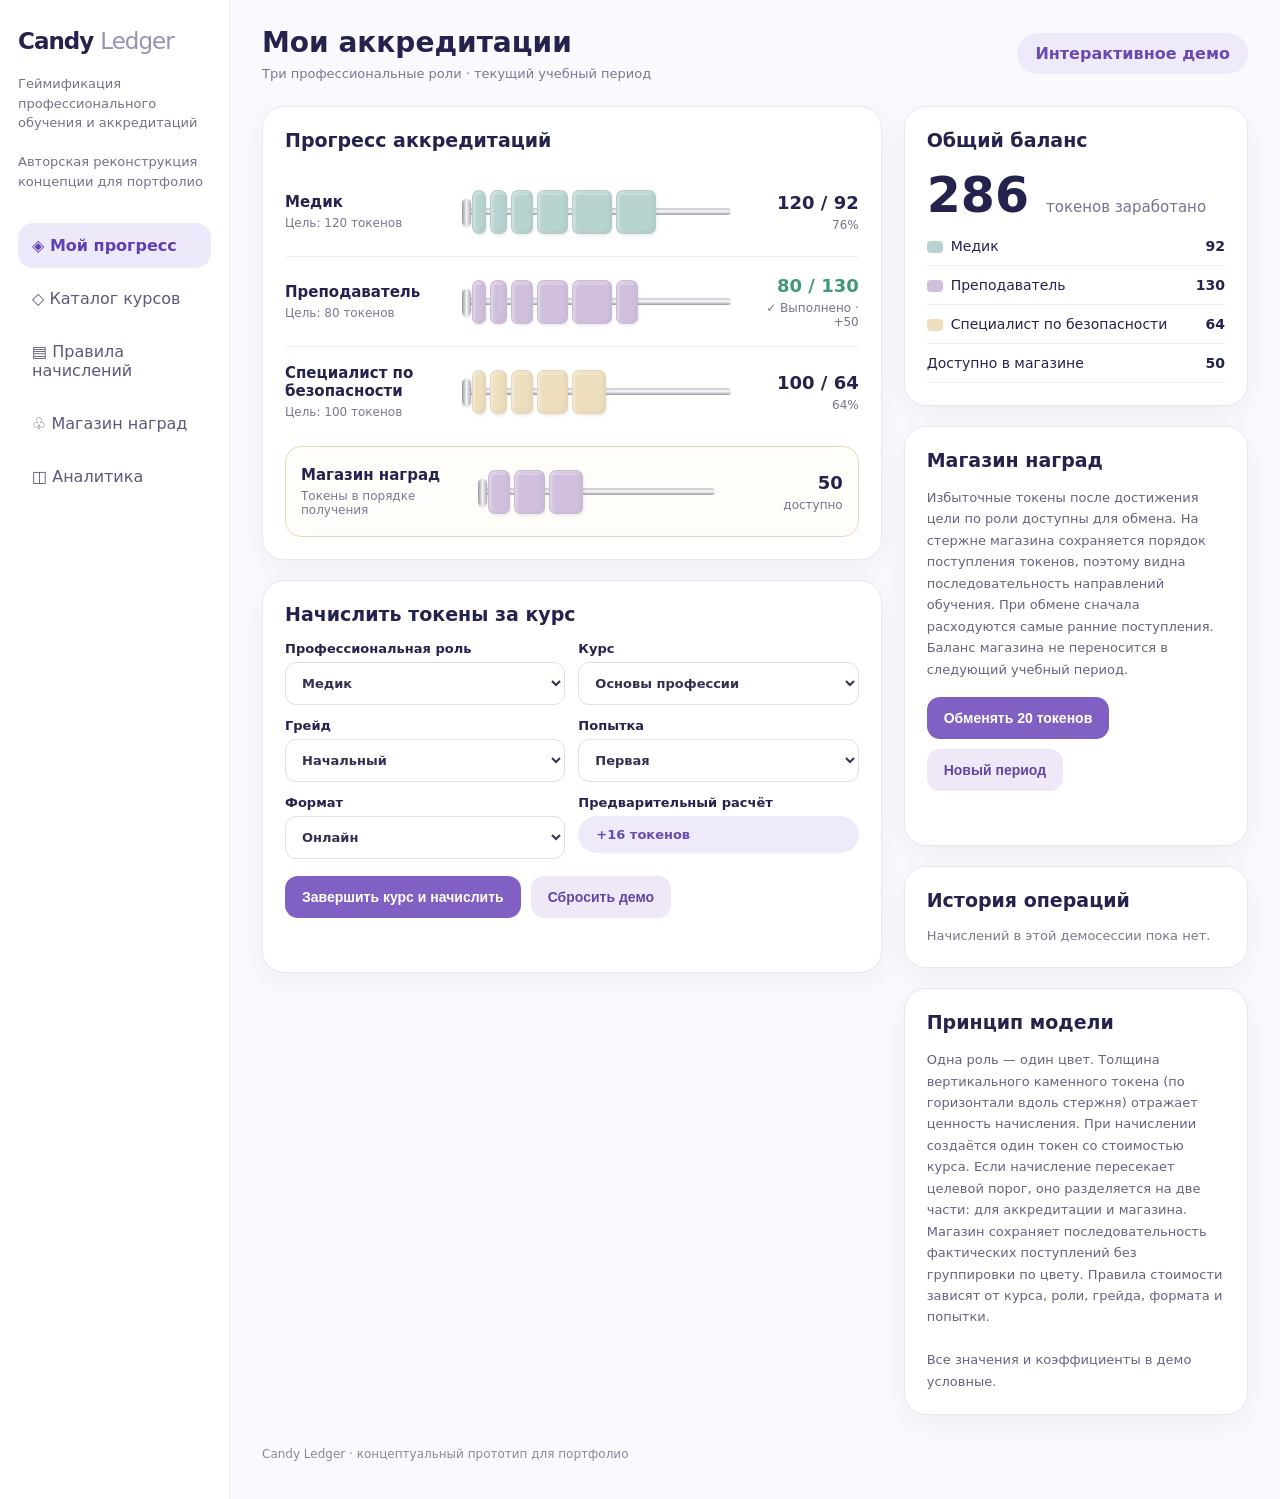
==== candy-ledger.html @ 0f05fb63 "Add anonymized Candy Ledger prototype" ====
<!doctype html><html lang="ru"><head><meta charset="utf-8"><meta name="viewport" content="width=device-width,initial-scale=1"><title>Candy Ledger — интерактивное демо</title><style>
:root{font-family:Inter,system-ui,-apple-system,'Segoe UI',sans-serif;color:#24234d;background:#faf9fd}*{box-sizing:border-box}body{margin:0}.layout{display:grid;grid-template-columns:230px 1fr;min-height:100vh}aside{padding:28px 18px;background:#fff;border-right:1px solid #eceaf4}.brand{font-weight:800;font-size:23px;letter-spacing:-1px}.brand span{color:#9b91b4;font-weight:400}.subtitle{font-size:13px;color:#74718a;line-height:1.5;margin:20px 0 32px}.nav{padding:13px 14px;border-radius:15px;margin:8px 0;color:#5d5979}.nav.active{background:#eee8fb;color:#6040af;font-weight:700}main{padding:26px 32px;max-width:1500px;width:100%;margin:auto}h1{font-size:28px;margin:0 0 7px}h2{font-size:19px;margin:0 0 16px}.hint{color:#7b7790;font-size:13px}.top{display:flex;justify-content:space-between;gap:16px;align-items:center;margin-bottom:25px}.pill{background:#efeafa;padding:11px 18px;border-radius:40px;font-weight:700;color:#694bb0}.grid{display:grid;grid-template-columns:minmax(0,1.8fr) minmax(300px,1fr);gap:22px}.panel{background:white;border:1px solid #e9e5f1;box-shadow:0 9px 28px #2e28570d;border-radius:22px;padding:22px;margin-bottom:20px}.track{display:grid;grid-template-columns:165px minmax(100px,1fr) 116px;gap:12px;align-items:center;padding:17px 0;border-bottom:1px solid #efedf5}.track:last-child{border:0}.track-title{font-weight:750;font-size:15px}.small{font-size:12px;color:#7c7891;margin-top:5px}.rail{height:55px;display:flex;align-items:center;gap:4px;position:relative;overflow-x:auto;overflow-y:hidden;padding:0 10px}.rail:before{content:'';height:7px;background:linear-gradient(#c8c9ce,#f5f5f7,#9a9ba2);position:absolute;left:0;right:0;top:24px;border-radius:6px}.rail:after{content:'';position:absolute;left:0;top:15px;width:9px;height:27px;border-radius:8px;background:linear-gradient(90deg,#96969e,#f4f4f5,#aaaab1);box-shadow:0 1px 3px #7775}.bead{position:relative;z-index:1;flex:none;height:44px;min-width:8px;border-radius:7px;box-shadow:inset 2px 1px 3px #ffffff65,inset -2px -1px 4px #0000000b,1px 2px 3px #00000012;border:1px solid #0000000a;transition:width .28s ease,transform .28s ease;animation:appear .28s ease both}.bead::after{content:"";position:absolute;inset:2px 3px auto 3px;height:2px;border-radius:3px;background:#ffffff30}@keyframes appear{from{opacity:.4;transform:translateX(-5px)}to{opacity:1;transform:translateX(0)}}.bead.med{background:#b8d4d0}.bead.edu{background:#d1c0dd}.bead.sec{background:#eddfbd}.metric{text-align:right;font-weight:800;font-size:18px}.metric small{display:block;font-size:12px;color:#77738c;font-weight:500;margin-top:5px}.complete{color:#429775}.summary{font-size:49px;font-weight:850;margin:3px 0}.summary small{font-size:15px;font-weight:500;color:#77738c}.breakdown{display:flex;justify-content:space-between;padding:11px 0;border-bottom:1px solid #f0edf5;font-size:14px}.dot{width:16px;height:12px;border-radius:4px;display:inline-block;margin-right:8px;vertical-align:middle}.controls{display:grid;grid-template-columns:1fr 1fr;gap:13px}.field{display:flex;flex-direction:column;gap:6px;font-size:13px;font-weight:650}select{border:1px solid #e1ddeb;background:#fff;border-radius:11px;padding:12px;font:inherit;color:#353052;min-width:0}button{border:0;border-radius:13px;padding:13px 17px;background:#8061c3;color:white;font-weight:750;cursor:pointer;font-size:14px}button:hover{background:#6b4cad}button.secondary{background:#eee8f7;color:#6246a2}.actions{display:flex;gap:10px;flex-wrap:wrap;margin-top:17px}.message{margin-top:12px;font-size:13px;min-height:20px;color:#5e5484}.log{font-size:13px;line-height:1.4}.log-item{padding:10px 0;border-bottom:1px solid #f0edf5}.log-item b{color:#6847a8}.explain{line-height:1.65;color:#67627f;font-size:13px}.store{border:1px solid #e7d7bb;background:#fffdfa;border-radius:16px;padding:12px 15px;margin-top:10px}.store .track{border:0;padding:5px 0}.footer{font-size:12px;color:#8b879e;margin:12px 0}.mobile-title{display:none}@media(max-width:1000px){.grid{grid-template-columns:1fr}.layout{grid-template-columns:1fr}aside{display:none}main{padding:20px}.track{grid-template-columns:140px minmax(90px,1fr) 100px}}@media(max-width:580px){.track{grid-template-columns:1fr 95px}.track .rail{grid-column:1/-1;grid-row:2}.metric{grid-column:2;grid-row:1}.controls{grid-template-columns:1fr}.top{align-items:start}.pill{font-size:12px}.summary{font-size:40px}}
</style></head><body><div class="layout"><aside><div class="brand">Candy <span>Ledger</span></div><div class="subtitle">Геймификация профессионального обучения и аккредитаций<br><br>Авторская реконструкция концепции для портфолио</div><div class="nav active">◈ Мой прогресс</div><div class="nav">◇ Каталог курсов</div><div class="nav">▤ Правила начислений</div><div class="nav">♧ Магазин наград</div><div class="nav">◫ Аналитика</div></aside><main><div class="top"><div><h1>Мои аккредитации</h1><div class="hint">Три профессиональные роли · текущий учебный период</div></div><div class="pill">Интерактивное демо</div></div><div class="grid"><div><section class="panel"><h2>Прогресс аккредитаций</h2><div id="tracks"></div><div class="store"><div class="track"><div><div class="track-title">Магазин наград</div><div class="small">Токены в порядке получения</div></div><div class="rail" id="storeRail"></div><div class="metric"><span id="storeBalance">0</span><small>доступно</small></div></div></div></section><section class="panel"><h2>Начислить токены за курс</h2><div class="controls"><label class="field">Профессиональная роль<select id="role"><option value="med">Медик</option><option value="edu">Преподаватель</option><option value="sec">Специалист по безопасности</option></select></label><label class="field">Курс<select id="course"><option value="basic">Основы профессии</option><option value="advanced">Продвинутый курс</option><option value="practice">Практический интенсив</option></select></label><label class="field">Грейд<select id="grade"><option value="junior">Начальный</option><option value="middle">Опытный</option><option value="senior">Эксперт</option></select></label><label class="field">Попытка<select id="attempt"><option value="1">Первая</option><option value="2">Вторая (−25%)</option><option value="3">Третья и далее (−50%)</option></select></label><label class="field">Формат<select id="format"><option value="online">Онлайн</option><option value="offline">Офлайн (+20%)</option></select></label><label class="field">Предварительный расчёт<div class="pill" id="preview">—</div></label></div><div class="actions"><button id="award">Завершить курс и начислить</button><button class="secondary" id="reset">Сбросить демо</button></div><div class="message" id="message"></div></section></div><div><section class="panel"><h2>Общий баланс</h2><div class="summary"><span id="total">0</span> <small>токенов заработано</small></div><div id="breakdown"></div></section><section class="panel"><h2>Магазин наград</h2><div class="explain">Избыточные токены после достижения цели по роли доступны для обмена. На стержне магазина сохраняется порядок поступления токенов, поэтому видна последовательность направлений обучения. При обмене сначала расходуются самые ранние поступления. Баланс магазина не переносится в следующий учебный период.</div><div class="actions"><button id="redeem">Обменять 20 токенов</button><button class="secondary" id="newPeriod">Новый период</button></div><div class="message" id="shopMessage"></div></section><section class="panel"><h2>История операций</h2><div class="log" id="log"></div></section><section class="panel"><h2>Принцип модели</h2><div class="explain">Одна роль — один цвет. Толщина вертикального каменного токена (по горизонтали вдоль стержня) отражает ценность начисления. При начислении создаётся один токен со стоимостью курса. Если начисление пересекает целевой порог, оно разделяется на две части: для аккредитации и магазина. Магазин сохраняет последовательность фактических поступлений без группировки по цвету. Правила стоимости зависят от курса, роли, грейда, формата и попытки.<br><br>Все значения и коэффициенты в демо условные.</div></section></div></div><div class="footer">Candy Ledger · концептуальный прототип для портфолио</div></main></div><script>
const defs={med:{name:'Медик',target:120,color:'#b8d4d0'},edu:{name:'Преподаватель',target:80,color:'#d1c0dd'},sec:{name:'Специалист по безопасности',target:100,color:'#eddfbd'}};
const initial={med:92,edu:130,sec:64};
const seedAccreditation={med:[6,8,12,18,24,24],edu:[6,8,12,18,24,12],sec:[6,8,12,18,20]};
const seedStore=[{cls:'edu',chunk:12},{cls:'edu',chunk:18},{cls:'edu',chunk:20}];
let balances={...initial},accreditation=structuredClone(seedAccreditation),storeLedger=structuredClone(seedStore),logs=[];
const $=id=>document.getElementById(id);
function val(){const base={basic:12,advanced:24,practice:36}[$('course').value];const role={med:1.1,edu:1,sec:1.2}[$('role').value];const grade={junior:1.2,middle:1,senior:.85}[$('grade').value];const attempt={1:1,2:.75,3:.5}[$('attempt').value];const format=$('format').value==='offline'?1.2:1;return Math.max(1,Math.round(base*role*grade*attempt*format));}
// One physical stone represents one course credit (or its split at the accreditation threshold).
// Width depends ONLY on the value of that stone; no index-based placeholder pattern.
function tokenWidth(value){return Math.max(8,Math.min(76,Math.round(5+value*1.45)));}
function renderBeads(items){return items.map((b,i)=>`<span class="bead ${b.cls}" title="${defs[b.cls].name}: ${b.chunk} токенов${b.note?' · '+b.note:''}" aria-label="${b.chunk} токенов" style="width:${tokenWidth(b.chunk)}px;animation-delay:${Math.min(i*18,250)}ms"></span>`).join('');}
function storeAmount(){return storeLedger.reduce((sum,t)=>sum+t.chunk,0);}
function spendStore(amount){let left=amount;while(left>0&&storeLedger.length){const first=storeLedger[0];const taken=Math.min(left,first.chunk);first.chunk-=taken;left-=taken;if(first.chunk===0)storeLedger.shift();}}
function render(){let html='';for(const [key,d] of Object.entries(defs)){const earned=balances[key],percent=Math.floor(Math.min(earned/d.target,1)*100),extra=Math.max(0,earned-d.target);html+=`<div class="track"><div><div class="track-title">${d.name}</div><div class="small">Цель: ${d.target} токенов</div></div><div class="rail">${renderBeads(accreditation[key].map(chunk=>({cls:key,chunk})))}</div><div class="metric ${earned>=d.target?'complete':''}">${d.target} / ${earned}<small>${earned>=d.target?'✓ Выполнено'+(extra?' · +'+extra:''):percent+'%'}</small></div></div>`;}
$('tracks').innerHTML=html;$('storeBalance').textContent=storeAmount();$('total').textContent=Object.values(balances).reduce((a,b)=>a+b,0);$('breakdown').innerHTML=Object.entries(defs).map(([k,d])=>`<div class="breakdown"><span><span class="dot" style="background:${d.color}"></span>${d.name}</span><b>${balances[k]}</b></div>`).join('')+`<div class="breakdown"><span>Доступно в магазине</span><b>${storeAmount()}</b></div>`;$('storeRail').innerHTML=renderBeads(storeLedger);$('preview').textContent='+'+val()+' токенов';$('log').innerHTML=logs.length?logs.slice(0,7).map(x=>`<div class="log-item">${x}</div>`).join(''):'<div class="hint">Начислений в этой демосессии пока нет.</div>';}
for(const id of ['role','course','grade','attempt','format'])$(id).addEventListener('change',render);
$('award').onclick=()=>{const k=$('role').value,n=val();const remaining=Math.max(0,defs[k].target-balances[k]);const toAccreditation=Math.min(n,remaining);const toStore=n-toAccreditation;
if(toAccreditation>0)accreditation[k].push(toAccreditation);
if(toStore>0)storeLedger.push({cls:k,chunk:toStore});
balances[k]+=n;logs.unshift(`<b>+${n}</b> · ${defs[k].name} · ${$('course').selectedOptions[0].text}${toStore?' · в магазин +'+toStore:''}`);
$('message').textContent=`Начислено ${n}: аккредитация +${toAccreditation}, магазин +${toStore}. ${toStore?'Новый камень добавлен в конец магазинной шкалы.':''}`;render();};
$('redeem').onclick=()=>{if(storeAmount()<20){$('shopMessage').textContent='Недостаточно доступных токенов для обмена.';return;}spendStore(20);logs.unshift('<b>−20</b> · Обмен на награду в магазине');$('shopMessage').textContent='Награда получена. Списаны самые ранние магазинные токены (FIFO).';render();};
$('newPeriod').onclick=()=>{if(!confirm('Начать новый учебный период? Все накопления демо будут обнулены.'))return;balances={med:0,edu:0,sec:0};accreditation={med:[],edu:[],sec:[]};storeLedger=[];logs.unshift('Начался новый учебный период. Балансы обнулены.');$('shopMessage').textContent='Новый период начат.';render();};
$('reset').onclick=()=>{balances={...initial};accreditation=structuredClone(seedAccreditation);storeLedger=structuredClone(seedStore);logs=[];$('message').textContent='Демо возвращено к исходным данным.';$('shopMessage').textContent='';render();};render();
</script></body></html>
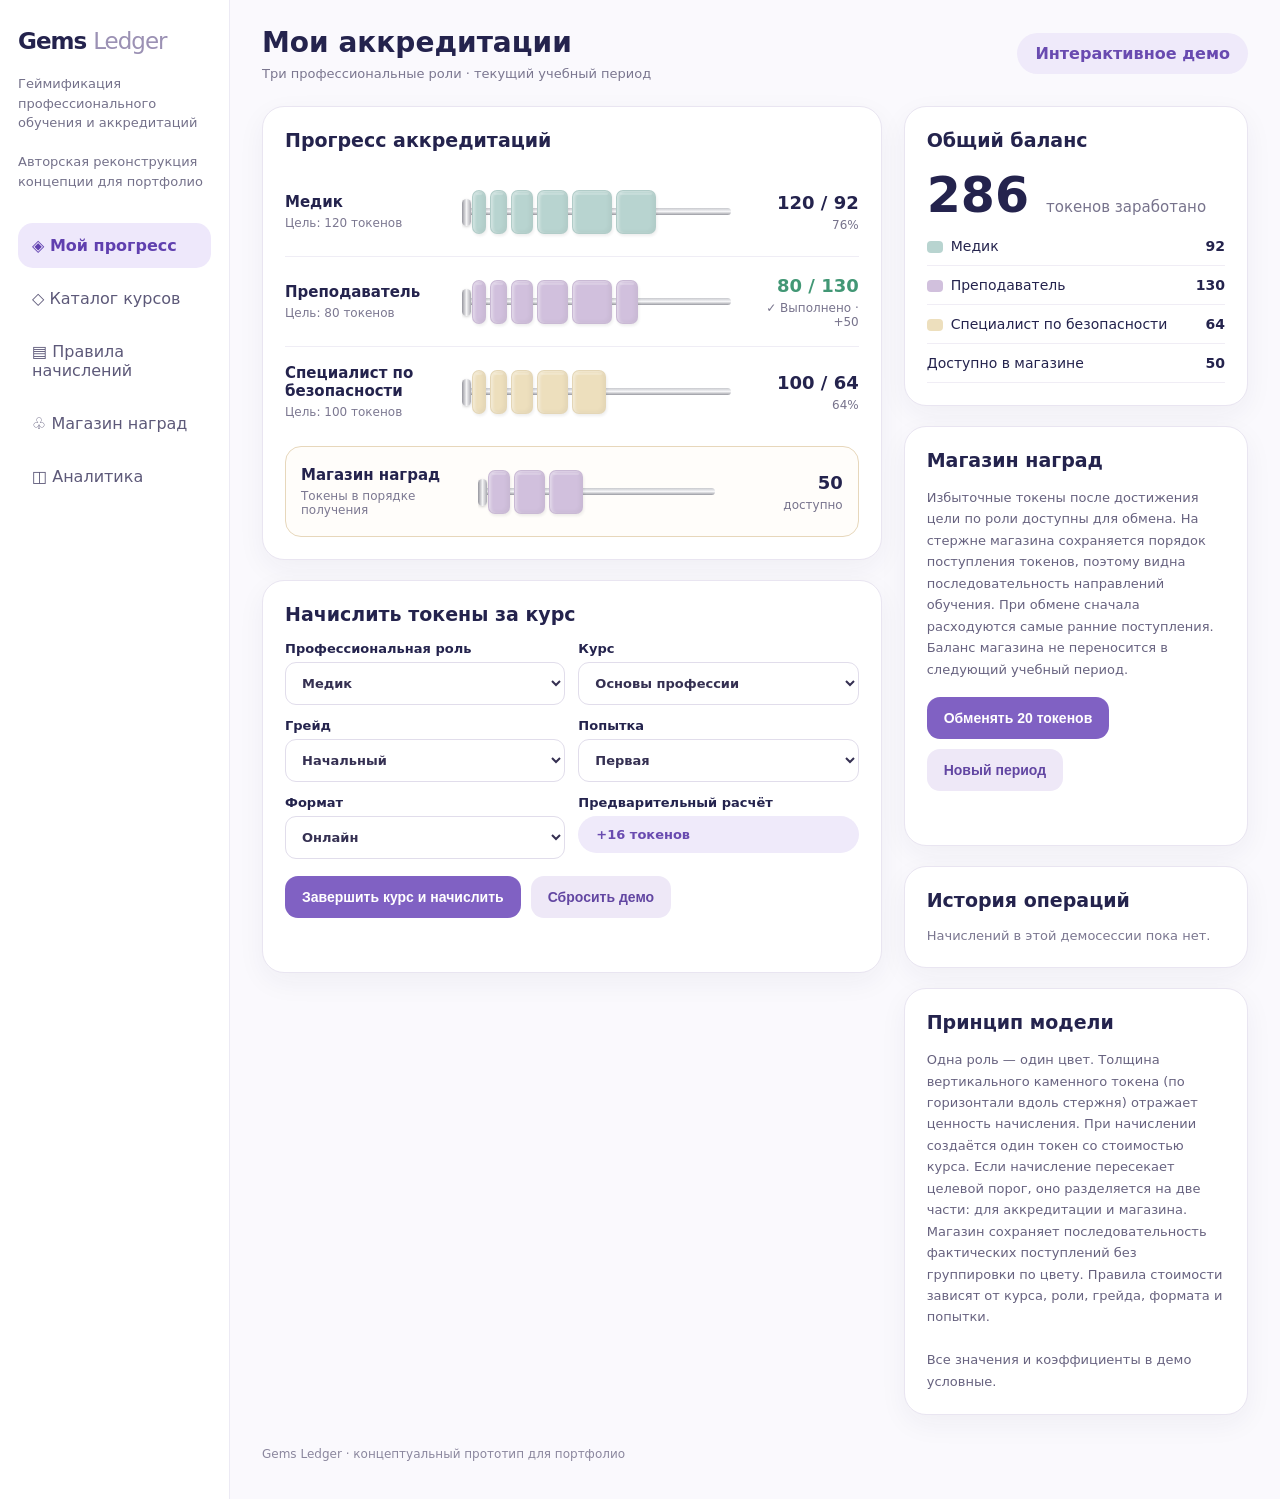
==== commit ba9aabae: "Rename portfolio project to Gems Ledger" ====
--- a/candy-ledger.html
+++ b/candy-ledger.html
@@ -1,6 +1,6 @@
-<!doctype html><html lang="ru"><head><meta charset="utf-8"><meta name="viewport" content="width=device-width,initial-scale=1"><title>Candy Ledger — интерактивное демо</title><style>
+<!doctype html><html lang="ru"><head><meta charset="utf-8"><meta name="viewport" content="width=device-width,initial-scale=1"><title>Gems Ledger — интерактивное демо</title><style>
 :root{font-family:Inter,system-ui,-apple-system,'Segoe UI',sans-serif;color:#24234d;background:#faf9fd}*{box-sizing:border-box}body{margin:0}.layout{display:grid;grid-template-columns:230px 1fr;min-height:100vh}aside{padding:28px 18px;background:#fff;border-right:1px solid #eceaf4}.brand{font-weight:800;font-size:23px;letter-spacing:-1px}.brand span{color:#9b91b4;font-weight:400}.subtitle{font-size:13px;color:#74718a;line-height:1.5;margin:20px 0 32px}.nav{padding:13px 14px;border-radius:15px;margin:8px 0;color:#5d5979}.nav.active{background:#eee8fb;color:#6040af;font-weight:700}main{padding:26px 32px;max-width:1500px;width:100%;margin:auto}h1{font-size:28px;margin:0 0 7px}h2{font-size:19px;margin:0 0 16px}.hint{color:#7b7790;font-size:13px}.top{display:flex;justify-content:space-between;gap:16px;align-items:center;margin-bottom:25px}.pill{background:#efeafa;padding:11px 18px;border-radius:40px;font-weight:700;color:#694bb0}.grid{display:grid;grid-template-columns:minmax(0,1.8fr) minmax(300px,1fr);gap:22px}.panel{background:white;border:1px solid #e9e5f1;box-shadow:0 9px 28px #2e28570d;border-radius:22px;padding:22px;margin-bottom:20px}.track{display:grid;grid-template-columns:165px minmax(100px,1fr) 116px;gap:12px;align-items:center;padding:17px 0;border-bottom:1px solid #efedf5}.track:last-child{border:0}.track-title{font-weight:750;font-size:15px}.small{font-size:12px;color:#7c7891;margin-top:5px}.rail{height:55px;display:flex;align-items:center;gap:4px;position:relative;overflow-x:auto;overflow-y:hidden;padding:0 10px}.rail:before{content:'';height:7px;background:linear-gradient(#c8c9ce,#f5f5f7,#9a9ba2);position:absolute;left:0;right:0;top:24px;border-radius:6px}.rail:after{content:'';position:absolute;left:0;top:15px;width:9px;height:27px;border-radius:8px;background:linear-gradient(90deg,#96969e,#f4f4f5,#aaaab1);box-shadow:0 1px 3px #7775}.bead{position:relative;z-index:1;flex:none;height:44px;min-width:8px;border-radius:7px;box-shadow:inset 2px 1px 3px #ffffff65,inset -2px -1px 4px #0000000b,1px 2px 3px #00000012;border:1px solid #0000000a;transition:width .28s ease,transform .28s ease;animation:appear .28s ease both}.bead::after{content:"";position:absolute;inset:2px 3px auto 3px;height:2px;border-radius:3px;background:#ffffff30}@keyframes appear{from{opacity:.4;transform:translateX(-5px)}to{opacity:1;transform:translateX(0)}}.bead.med{background:#b8d4d0}.bead.edu{background:#d1c0dd}.bead.sec{background:#eddfbd}.metric{text-align:right;font-weight:800;font-size:18px}.metric small{display:block;font-size:12px;color:#77738c;font-weight:500;margin-top:5px}.complete{color:#429775}.summary{font-size:49px;font-weight:850;margin:3px 0}.summary small{font-size:15px;font-weight:500;color:#77738c}.breakdown{display:flex;justify-content:space-between;padding:11px 0;border-bottom:1px solid #f0edf5;font-size:14px}.dot{width:16px;height:12px;border-radius:4px;display:inline-block;margin-right:8px;vertical-align:middle}.controls{display:grid;grid-template-columns:1fr 1fr;gap:13px}.field{display:flex;flex-direction:column;gap:6px;font-size:13px;font-weight:650}select{border:1px solid #e1ddeb;background:#fff;border-radius:11px;padding:12px;font:inherit;color:#353052;min-width:0}button{border:0;border-radius:13px;padding:13px 17px;background:#8061c3;color:white;font-weight:750;cursor:pointer;font-size:14px}button:hover{background:#6b4cad}button.secondary{background:#eee8f7;color:#6246a2}.actions{display:flex;gap:10px;flex-wrap:wrap;margin-top:17px}.message{margin-top:12px;font-size:13px;min-height:20px;color:#5e5484}.log{font-size:13px;line-height:1.4}.log-item{padding:10px 0;border-bottom:1px solid #f0edf5}.log-item b{color:#6847a8}.explain{line-height:1.65;color:#67627f;font-size:13px}.store{border:1px solid #e7d7bb;background:#fffdfa;border-radius:16px;padding:12px 15px;margin-top:10px}.store .track{border:0;padding:5px 0}.footer{font-size:12px;color:#8b879e;margin:12px 0}.mobile-title{display:none}@media(max-width:1000px){.grid{grid-template-columns:1fr}.layout{grid-template-columns:1fr}aside{display:none}main{padding:20px}.track{grid-template-columns:140px minmax(90px,1fr) 100px}}@media(max-width:580px){.track{grid-template-columns:1fr 95px}.track .rail{grid-column:1/-1;grid-row:2}.metric{grid-column:2;grid-row:1}.controls{grid-template-columns:1fr}.top{align-items:start}.pill{font-size:12px}.summary{font-size:40px}}
-</style></head><body><div class="layout"><aside><div class="brand">Candy <span>Ledger</span></div><div class="subtitle">Геймификация профессионального обучения и аккредитаций<br><br>Авторская реконструкция концепции для портфолио</div><div class="nav active">◈ Мой прогресс</div><div class="nav">◇ Каталог курсов</div><div class="nav">▤ Правила начислений</div><div class="nav">♧ Магазин наград</div><div class="nav">◫ Аналитика</div></aside><main><div class="top"><div><h1>Мои аккредитации</h1><div class="hint">Три профессиональные роли · текущий учебный период</div></div><div class="pill">Интерактивное демо</div></div><div class="grid"><div><section class="panel"><h2>Прогресс аккредитаций</h2><div id="tracks"></div><div class="store"><div class="track"><div><div class="track-title">Магазин наград</div><div class="small">Токены в порядке получения</div></div><div class="rail" id="storeRail"></div><div class="metric"><span id="storeBalance">0</span><small>доступно</small></div></div></div></section><section class="panel"><h2>Начислить токены за курс</h2><div class="controls"><label class="field">Профессиональная роль<select id="role"><option value="med">Медик</option><option value="edu">Преподаватель</option><option value="sec">Специалист по безопасности</option></select></label><label class="field">Курс<select id="course"><option value="basic">Основы профессии</option><option value="advanced">Продвинутый курс</option><option value="practice">Практический интенсив</option></select></label><label class="field">Грейд<select id="grade"><option value="junior">Начальный</option><option value="middle">Опытный</option><option value="senior">Эксперт</option></select></label><label class="field">Попытка<select id="attempt"><option value="1">Первая</option><option value="2">Вторая (−25%)</option><option value="3">Третья и далее (−50%)</option></select></label><label class="field">Формат<select id="format"><option value="online">Онлайн</option><option value="offline">Офлайн (+20%)</option></select></label><label class="field">Предварительный расчёт<div class="pill" id="preview">—</div></label></div><div class="actions"><button id="award">Завершить курс и начислить</button><button class="secondary" id="reset">Сбросить демо</button></div><div class="message" id="message"></div></section></div><div><section class="panel"><h2>Общий баланс</h2><div class="summary"><span id="total">0</span> <small>токенов заработано</small></div><div id="breakdown"></div></section><section class="panel"><h2>Магазин наград</h2><div class="explain">Избыточные токены после достижения цели по роли доступны для обмена. На стержне магазина сохраняется порядок поступления токенов, поэтому видна последовательность направлений обучения. При обмене сначала расходуются самые ранние поступления. Баланс магазина не переносится в следующий учебный период.</div><div class="actions"><button id="redeem">Обменять 20 токенов</button><button class="secondary" id="newPeriod">Новый период</button></div><div class="message" id="shopMessage"></div></section><section class="panel"><h2>История операций</h2><div class="log" id="log"></div></section><section class="panel"><h2>Принцип модели</h2><div class="explain">Одна роль — один цвет. Толщина вертикального каменного токена (по горизонтали вдоль стержня) отражает ценность начисления. При начислении создаётся один токен со стоимостью курса. Если начисление пересекает целевой порог, оно разделяется на две части: для аккредитации и магазина. Магазин сохраняет последовательность фактических поступлений без группировки по цвету. Правила стоимости зависят от курса, роли, грейда, формата и попытки.<br><br>Все значения и коэффициенты в демо условные.</div></section></div></div><div class="footer">Candy Ledger · концептуальный прототип для портфолио</div></main></div><script>
+</style></head><body><div class="layout"><aside><div class="brand">Gems <span>Ledger</span></div><div class="subtitle">Геймификация профессионального обучения и аккредитаций<br><br>Авторская реконструкция концепции для портфолио</div><div class="nav active">◈ Мой прогресс</div><div class="nav">◇ Каталог курсов</div><div class="nav">▤ Правила начислений</div><div class="nav">♧ Магазин наград</div><div class="nav">◫ Аналитика</div></aside><main><div class="top"><div><h1>Мои аккредитации</h1><div class="hint">Три профессиональные роли · текущий учебный период</div></div><div class="pill">Интерактивное демо</div></div><div class="grid"><div><section class="panel"><h2>Прогресс аккредитаций</h2><div id="tracks"></div><div class="store"><div class="track"><div><div class="track-title">Магазин наград</div><div class="small">Токены в порядке получения</div></div><div class="rail" id="storeRail"></div><div class="metric"><span id="storeBalance">0</span><small>доступно</small></div></div></div></section><section class="panel"><h2>Начислить токены за курс</h2><div class="controls"><label class="field">Профессиональная роль<select id="role"><option value="med">Медик</option><option value="edu">Преподаватель</option><option value="sec">Специалист по безопасности</option></select></label><label class="field">Курс<select id="course"><option value="basic">Основы профессии</option><option value="advanced">Продвинутый курс</option><option value="practice">Практический интенсив</option></select></label><label class="field">Грейд<select id="grade"><option value="junior">Начальный</option><option value="middle">Опытный</option><option value="senior">Эксперт</option></select></label><label class="field">Попытка<select id="attempt"><option value="1">Первая</option><option value="2">Вторая (−25%)</option><option value="3">Третья и далее (−50%)</option></select></label><label class="field">Формат<select id="format"><option value="online">Онлайн</option><option value="offline">Офлайн (+20%)</option></select></label><label class="field">Предварительный расчёт<div class="pill" id="preview">—</div></label></div><div class="actions"><button id="award">Завершить курс и начислить</button><button class="secondary" id="reset">Сбросить демо</button></div><div class="message" id="message"></div></section></div><div><section class="panel"><h2>Общий баланс</h2><div class="summary"><span id="total">0</span> <small>токенов заработано</small></div><div id="breakdown"></div></section><section class="panel"><h2>Магазин наград</h2><div class="explain">Избыточные токены после достижения цели по роли доступны для обмена. На стержне магазина сохраняется порядок поступления токенов, поэтому видна последовательность направлений обучения. При обмене сначала расходуются самые ранние поступления. Баланс магазина не переносится в следующий учебный период.</div><div class="actions"><button id="redeem">Обменять 20 токенов</button><button class="secondary" id="newPeriod">Новый период</button></div><div class="message" id="shopMessage"></div></section><section class="panel"><h2>История операций</h2><div class="log" id="log"></div></section><section class="panel"><h2>Принцип модели</h2><div class="explain">Одна роль — один цвет. Толщина вертикального каменного токена (по горизонтали вдоль стержня) отражает ценность начисления. При начислении создаётся один токен со стоимостью курса. Если начисление пересекает целевой порог, оно разделяется на две части: для аккредитации и магазина. Магазин сохраняет последовательность фактических поступлений без группировки по цвету. Правила стоимости зависят от курса, роли, грейда, формата и попытки.<br><br>Все значения и коэффициенты в демо условные.</div></section></div></div><div class="footer">Gems Ledger · концептуальный прототип для портфолио</div></main></div><script>
 const defs={med:{name:'Медик',target:120,color:'#b8d4d0'},edu:{name:'Преподаватель',target:80,color:'#d1c0dd'},sec:{name:'Специалист по безопасности',target:100,color:'#eddfbd'}};
 const initial={med:92,edu:130,sec:64};
 const seedAccreditation={med:[6,8,12,18,24,24],edu:[6,8,12,18,24,12],sec:[6,8,12,18,20]};
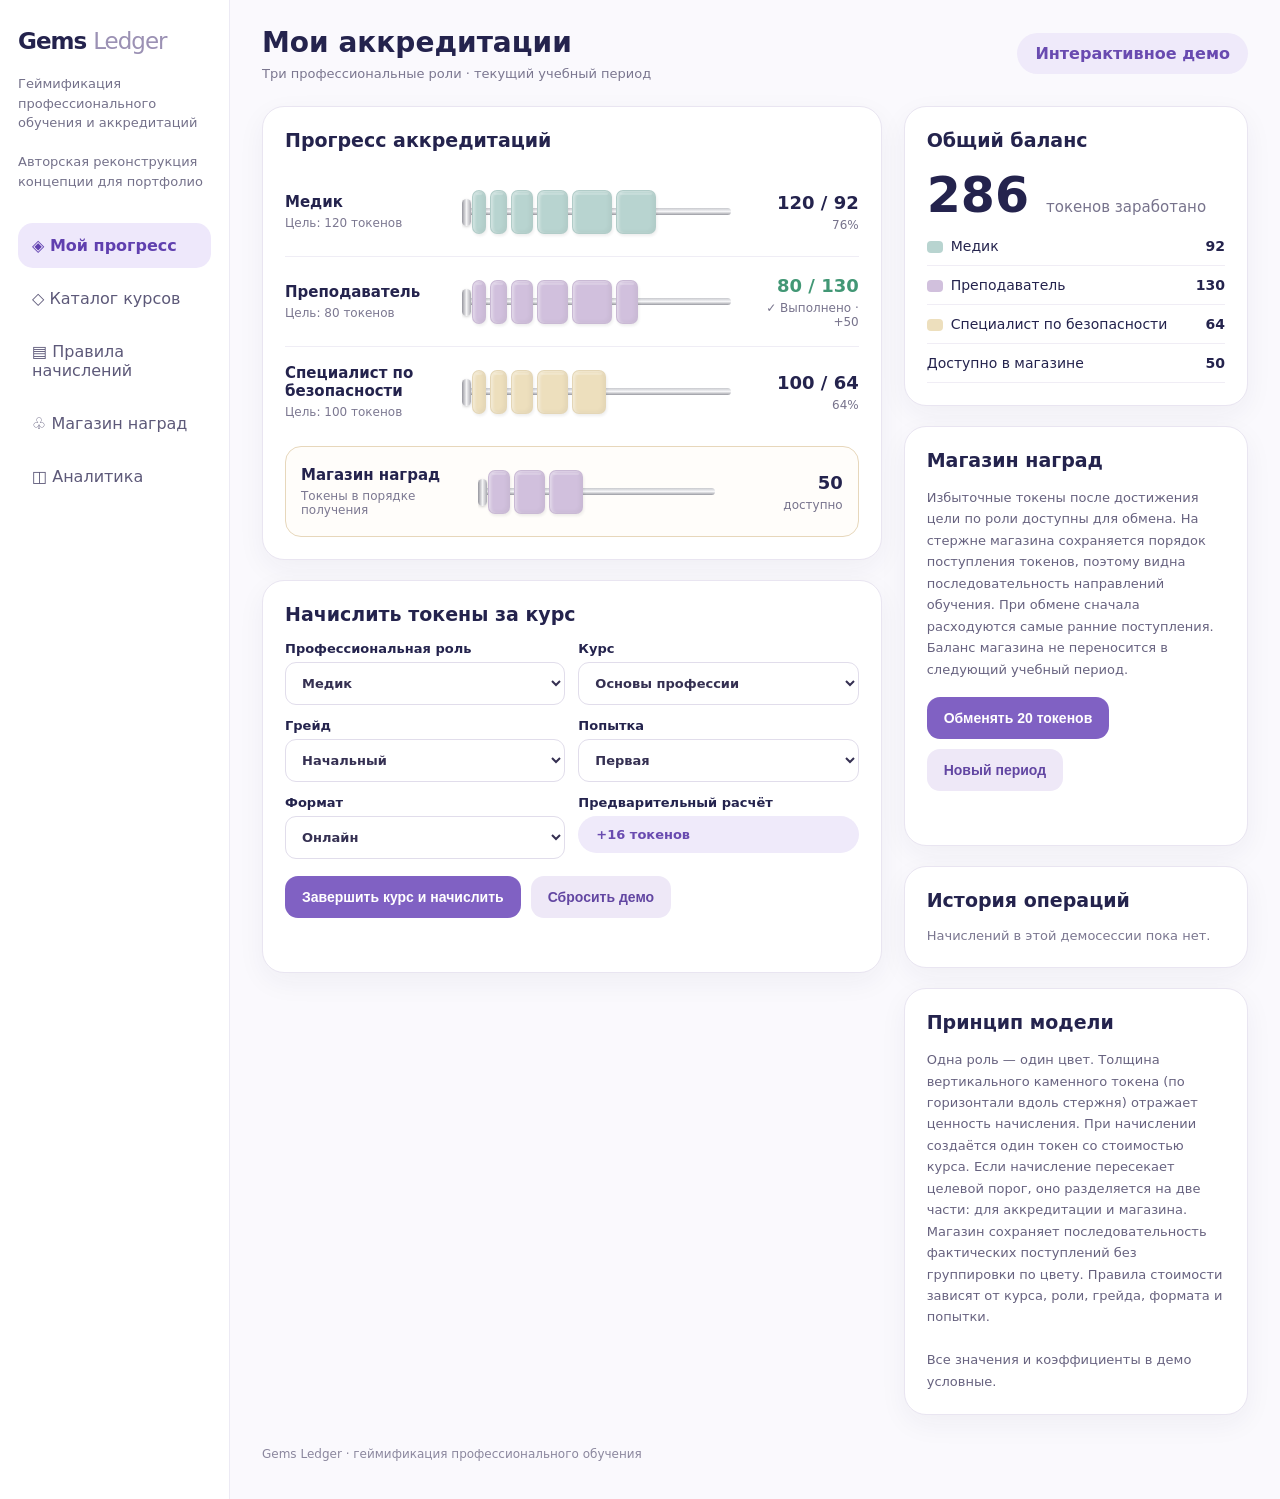
==== commit 1cf0beac: "Add systems analysis cases and simplify portfolio labels" ====
--- a/candy-ledger.html
+++ b/candy-ledger.html
@@ -1,6 +1,6 @@
 <!doctype html><html lang="ru"><head><meta charset="utf-8"><meta name="viewport" content="width=device-width,initial-scale=1"><title>Gems Ledger — интерактивное демо</title><style>
 :root{font-family:Inter,system-ui,-apple-system,'Segoe UI',sans-serif;color:#24234d;background:#faf9fd}*{box-sizing:border-box}body{margin:0}.layout{display:grid;grid-template-columns:230px 1fr;min-height:100vh}aside{padding:28px 18px;background:#fff;border-right:1px solid #eceaf4}.brand{font-weight:800;font-size:23px;letter-spacing:-1px}.brand span{color:#9b91b4;font-weight:400}.subtitle{font-size:13px;color:#74718a;line-height:1.5;margin:20px 0 32px}.nav{padding:13px 14px;border-radius:15px;margin:8px 0;color:#5d5979}.nav.active{background:#eee8fb;color:#6040af;font-weight:700}main{padding:26px 32px;max-width:1500px;width:100%;margin:auto}h1{font-size:28px;margin:0 0 7px}h2{font-size:19px;margin:0 0 16px}.hint{color:#7b7790;font-size:13px}.top{display:flex;justify-content:space-between;gap:16px;align-items:center;margin-bottom:25px}.pill{background:#efeafa;padding:11px 18px;border-radius:40px;font-weight:700;color:#694bb0}.grid{display:grid;grid-template-columns:minmax(0,1.8fr) minmax(300px,1fr);gap:22px}.panel{background:white;border:1px solid #e9e5f1;box-shadow:0 9px 28px #2e28570d;border-radius:22px;padding:22px;margin-bottom:20px}.track{display:grid;grid-template-columns:165px minmax(100px,1fr) 116px;gap:12px;align-items:center;padding:17px 0;border-bottom:1px solid #efedf5}.track:last-child{border:0}.track-title{font-weight:750;font-size:15px}.small{font-size:12px;color:#7c7891;margin-top:5px}.rail{height:55px;display:flex;align-items:center;gap:4px;position:relative;overflow-x:auto;overflow-y:hidden;padding:0 10px}.rail:before{content:'';height:7px;background:linear-gradient(#c8c9ce,#f5f5f7,#9a9ba2);position:absolute;left:0;right:0;top:24px;border-radius:6px}.rail:after{content:'';position:absolute;left:0;top:15px;width:9px;height:27px;border-radius:8px;background:linear-gradient(90deg,#96969e,#f4f4f5,#aaaab1);box-shadow:0 1px 3px #7775}.bead{position:relative;z-index:1;flex:none;height:44px;min-width:8px;border-radius:7px;box-shadow:inset 2px 1px 3px #ffffff65,inset -2px -1px 4px #0000000b,1px 2px 3px #00000012;border:1px solid #0000000a;transition:width .28s ease,transform .28s ease;animation:appear .28s ease both}.bead::after{content:"";position:absolute;inset:2px 3px auto 3px;height:2px;border-radius:3px;background:#ffffff30}@keyframes appear{from{opacity:.4;transform:translateX(-5px)}to{opacity:1;transform:translateX(0)}}.bead.med{background:#b8d4d0}.bead.edu{background:#d1c0dd}.bead.sec{background:#eddfbd}.metric{text-align:right;font-weight:800;font-size:18px}.metric small{display:block;font-size:12px;color:#77738c;font-weight:500;margin-top:5px}.complete{color:#429775}.summary{font-size:49px;font-weight:850;margin:3px 0}.summary small{font-size:15px;font-weight:500;color:#77738c}.breakdown{display:flex;justify-content:space-between;padding:11px 0;border-bottom:1px solid #f0edf5;font-size:14px}.dot{width:16px;height:12px;border-radius:4px;display:inline-block;margin-right:8px;vertical-align:middle}.controls{display:grid;grid-template-columns:1fr 1fr;gap:13px}.field{display:flex;flex-direction:column;gap:6px;font-size:13px;font-weight:650}select{border:1px solid #e1ddeb;background:#fff;border-radius:11px;padding:12px;font:inherit;color:#353052;min-width:0}button{border:0;border-radius:13px;padding:13px 17px;background:#8061c3;color:white;font-weight:750;cursor:pointer;font-size:14px}button:hover{background:#6b4cad}button.secondary{background:#eee8f7;color:#6246a2}.actions{display:flex;gap:10px;flex-wrap:wrap;margin-top:17px}.message{margin-top:12px;font-size:13px;min-height:20px;color:#5e5484}.log{font-size:13px;line-height:1.4}.log-item{padding:10px 0;border-bottom:1px solid #f0edf5}.log-item b{color:#6847a8}.explain{line-height:1.65;color:#67627f;font-size:13px}.store{border:1px solid #e7d7bb;background:#fffdfa;border-radius:16px;padding:12px 15px;margin-top:10px}.store .track{border:0;padding:5px 0}.footer{font-size:12px;color:#8b879e;margin:12px 0}.mobile-title{display:none}@media(max-width:1000px){.grid{grid-template-columns:1fr}.layout{grid-template-columns:1fr}aside{display:none}main{padding:20px}.track{grid-template-columns:140px minmax(90px,1fr) 100px}}@media(max-width:580px){.track{grid-template-columns:1fr 95px}.track .rail{grid-column:1/-1;grid-row:2}.metric{grid-column:2;grid-row:1}.controls{grid-template-columns:1fr}.top{align-items:start}.pill{font-size:12px}.summary{font-size:40px}}
-</style></head><body><div class="layout"><aside><div class="brand">Gems <span>Ledger</span></div><div class="subtitle">Геймификация профессионального обучения и аккредитаций<br><br>Авторская реконструкция концепции для портфолио</div><div class="nav active">◈ Мой прогресс</div><div class="nav">◇ Каталог курсов</div><div class="nav">▤ Правила начислений</div><div class="nav">♧ Магазин наград</div><div class="nav">◫ Аналитика</div></aside><main><div class="top"><div><h1>Мои аккредитации</h1><div class="hint">Три профессиональные роли · текущий учебный период</div></div><div class="pill">Интерактивное демо</div></div><div class="grid"><div><section class="panel"><h2>Прогресс аккредитаций</h2><div id="tracks"></div><div class="store"><div class="track"><div><div class="track-title">Магазин наград</div><div class="small">Токены в порядке получения</div></div><div class="rail" id="storeRail"></div><div class="metric"><span id="storeBalance">0</span><small>доступно</small></div></div></div></section><section class="panel"><h2>Начислить токены за курс</h2><div class="controls"><label class="field">Профессиональная роль<select id="role"><option value="med">Медик</option><option value="edu">Преподаватель</option><option value="sec">Специалист по безопасности</option></select></label><label class="field">Курс<select id="course"><option value="basic">Основы профессии</option><option value="advanced">Продвинутый курс</option><option value="practice">Практический интенсив</option></select></label><label class="field">Грейд<select id="grade"><option value="junior">Начальный</option><option value="middle">Опытный</option><option value="senior">Эксперт</option></select></label><label class="field">Попытка<select id="attempt"><option value="1">Первая</option><option value="2">Вторая (−25%)</option><option value="3">Третья и далее (−50%)</option></select></label><label class="field">Формат<select id="format"><option value="online">Онлайн</option><option value="offline">Офлайн (+20%)</option></select></label><label class="field">Предварительный расчёт<div class="pill" id="preview">—</div></label></div><div class="actions"><button id="award">Завершить курс и начислить</button><button class="secondary" id="reset">Сбросить демо</button></div><div class="message" id="message"></div></section></div><div><section class="panel"><h2>Общий баланс</h2><div class="summary"><span id="total">0</span> <small>токенов заработано</small></div><div id="breakdown"></div></section><section class="panel"><h2>Магазин наград</h2><div class="explain">Избыточные токены после достижения цели по роли доступны для обмена. На стержне магазина сохраняется порядок поступления токенов, поэтому видна последовательность направлений обучения. При обмене сначала расходуются самые ранние поступления. Баланс магазина не переносится в следующий учебный период.</div><div class="actions"><button id="redeem">Обменять 20 токенов</button><button class="secondary" id="newPeriod">Новый период</button></div><div class="message" id="shopMessage"></div></section><section class="panel"><h2>История операций</h2><div class="log" id="log"></div></section><section class="panel"><h2>Принцип модели</h2><div class="explain">Одна роль — один цвет. Толщина вертикального каменного токена (по горизонтали вдоль стержня) отражает ценность начисления. При начислении создаётся один токен со стоимостью курса. Если начисление пересекает целевой порог, оно разделяется на две части: для аккредитации и магазина. Магазин сохраняет последовательность фактических поступлений без группировки по цвету. Правила стоимости зависят от курса, роли, грейда, формата и попытки.<br><br>Все значения и коэффициенты в демо условные.</div></section></div></div><div class="footer">Gems Ledger · концептуальный прототип для портфолио</div></main></div><script>
+</style></head><body><div class="layout"><aside><div class="brand">Gems <span>Ledger</span></div><div class="subtitle">Геймификация профессионального обучения и аккредитаций<br><br>Авторская реконструкция концепции для портфолио</div><div class="nav active">◈ Мой прогресс</div><div class="nav">◇ Каталог курсов</div><div class="nav">▤ Правила начислений</div><div class="nav">♧ Магазин наград</div><div class="nav">◫ Аналитика</div></aside><main><div class="top"><div><h1>Мои аккредитации</h1><div class="hint">Три профессиональные роли · текущий учебный период</div></div><div class="pill">Интерактивное демо</div></div><div class="grid"><div><section class="panel"><h2>Прогресс аккредитаций</h2><div id="tracks"></div><div class="store"><div class="track"><div><div class="track-title">Магазин наград</div><div class="small">Токены в порядке получения</div></div><div class="rail" id="storeRail"></div><div class="metric"><span id="storeBalance">0</span><small>доступно</small></div></div></div></section><section class="panel"><h2>Начислить токены за курс</h2><div class="controls"><label class="field">Профессиональная роль<select id="role"><option value="med">Медик</option><option value="edu">Преподаватель</option><option value="sec">Специалист по безопасности</option></select></label><label class="field">Курс<select id="course"><option value="basic">Основы профессии</option><option value="advanced">Продвинутый курс</option><option value="practice">Практический интенсив</option></select></label><label class="field">Грейд<select id="grade"><option value="junior">Начальный</option><option value="middle">Опытный</option><option value="senior">Эксперт</option></select></label><label class="field">Попытка<select id="attempt"><option value="1">Первая</option><option value="2">Вторая (−25%)</option><option value="3">Третья и далее (−50%)</option></select></label><label class="field">Формат<select id="format"><option value="online">Онлайн</option><option value="offline">Офлайн (+20%)</option></select></label><label class="field">Предварительный расчёт<div class="pill" id="preview">—</div></label></div><div class="actions"><button id="award">Завершить курс и начислить</button><button class="secondary" id="reset">Сбросить демо</button></div><div class="message" id="message"></div></section></div><div><section class="panel"><h2>Общий баланс</h2><div class="summary"><span id="total">0</span> <small>токенов заработано</small></div><div id="breakdown"></div></section><section class="panel"><h2>Магазин наград</h2><div class="explain">Избыточные токены после достижения цели по роли доступны для обмена. На стержне магазина сохраняется порядок поступления токенов, поэтому видна последовательность направлений обучения. При обмене сначала расходуются самые ранние поступления. Баланс магазина не переносится в следующий учебный период.</div><div class="actions"><button id="redeem">Обменять 20 токенов</button><button class="secondary" id="newPeriod">Новый период</button></div><div class="message" id="shopMessage"></div></section><section class="panel"><h2>История операций</h2><div class="log" id="log"></div></section><section class="panel"><h2>Принцип модели</h2><div class="explain">Одна роль — один цвет. Толщина вертикального каменного токена (по горизонтали вдоль стержня) отражает ценность начисления. При начислении создаётся один токен со стоимостью курса. Если начисление пересекает целевой порог, оно разделяется на две части: для аккредитации и магазина. Магазин сохраняет последовательность фактических поступлений без группировки по цвету. Правила стоимости зависят от курса, роли, грейда, формата и попытки.<br><br>Все значения и коэффициенты в демо условные.</div></section></div></div><div class="footer">Gems Ledger · геймификация профессионального обучения</div></main></div><script>
 const defs={med:{name:'Медик',target:120,color:'#b8d4d0'},edu:{name:'Преподаватель',target:80,color:'#d1c0dd'},sec:{name:'Специалист по безопасности',target:100,color:'#eddfbd'}};
 const initial={med:92,edu:130,sec:64};
 const seedAccreditation={med:[6,8,12,18,24,24],edu:[6,8,12,18,24,12],sec:[6,8,12,18,20]};
